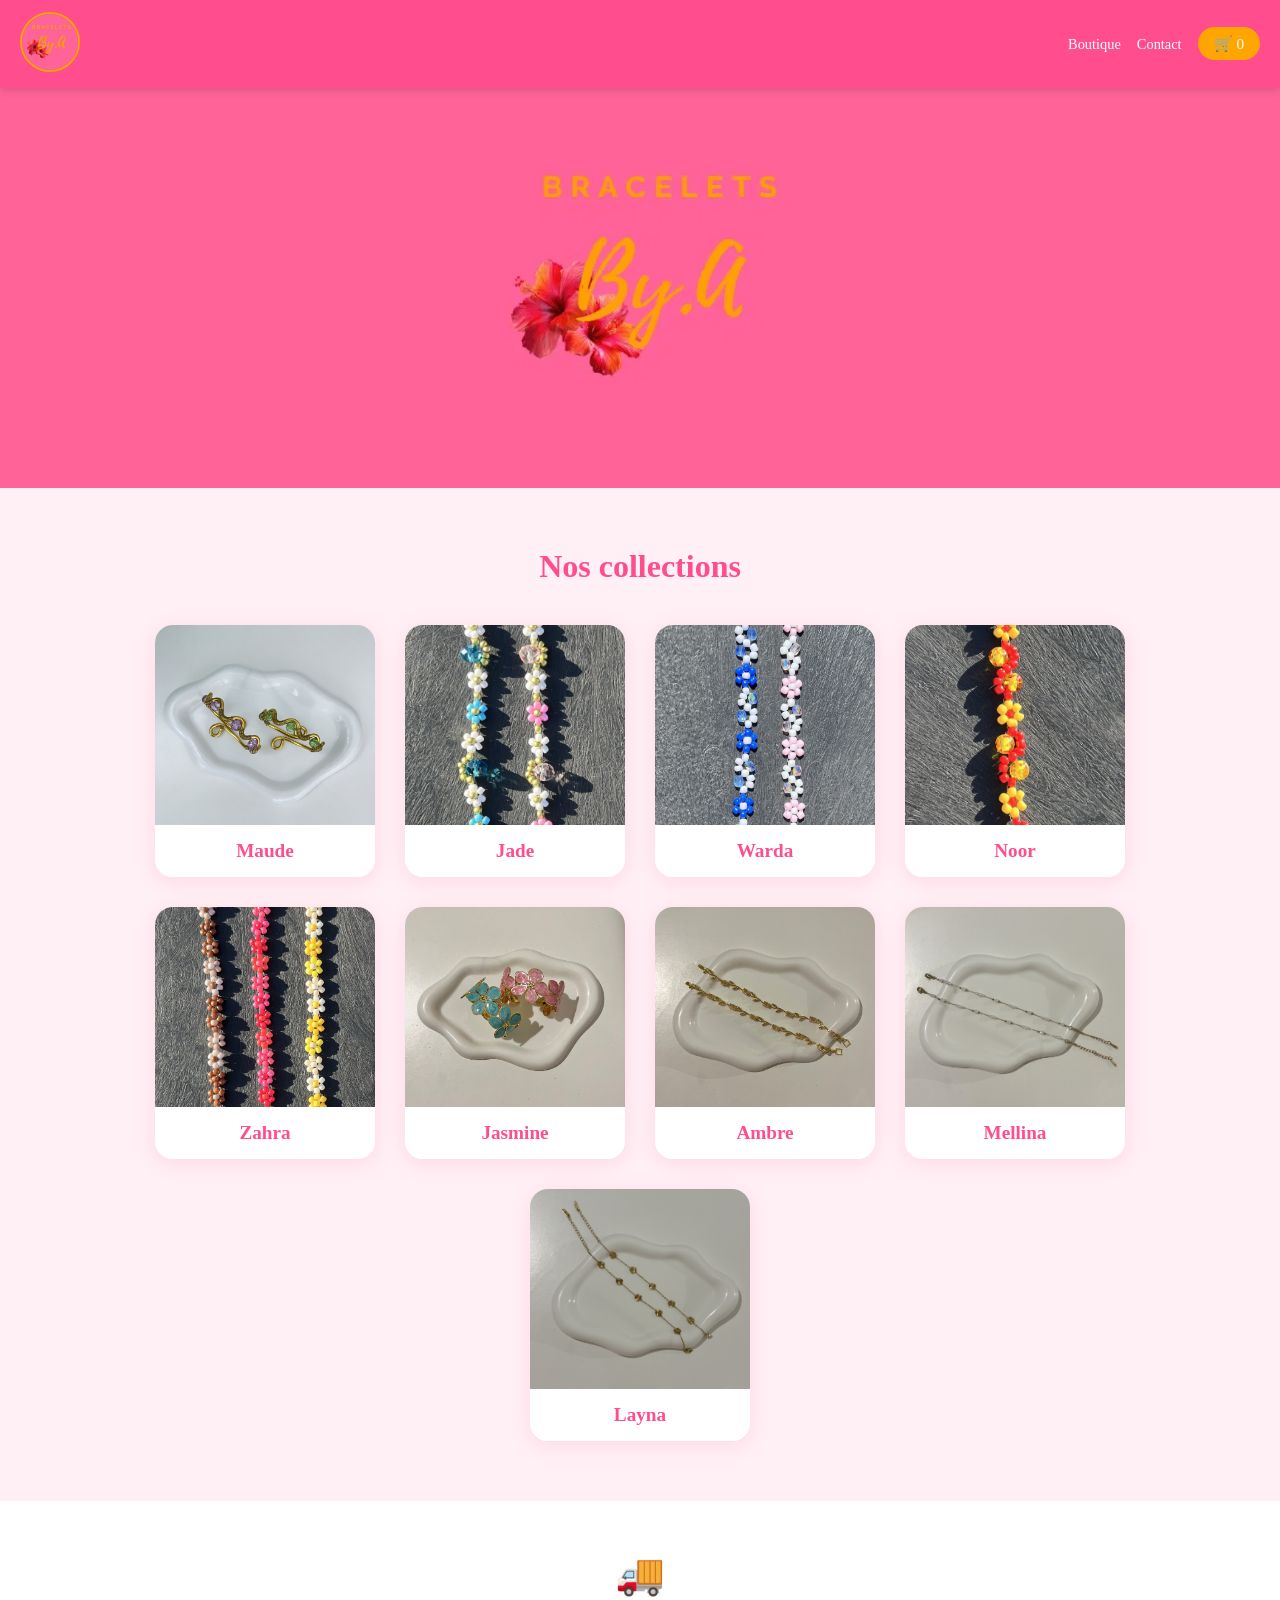
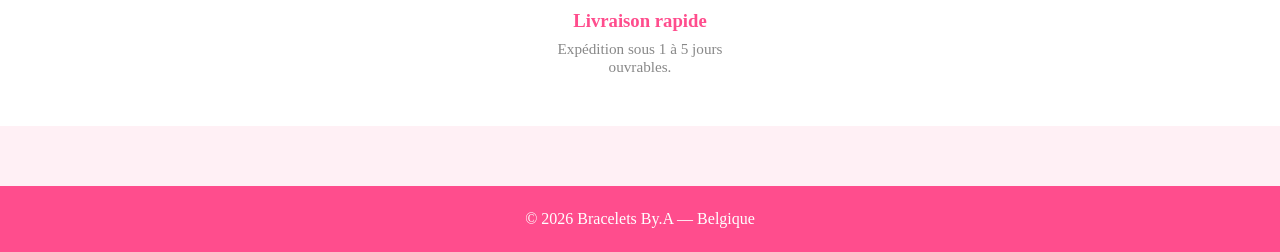
==== index.html @ 353b5672 "fait" ====
<!DOCTYPE html>
<html lang="fr">
<head>
  <meta charset="UTF-8" />
  <meta name="viewport" content="width=device-width, initial-scale=1.0"/>
  <title>Bracelets By.A</title>
  <link rel="stylesheet" href="style.css" />
  <link rel="icon" type="image/png" href="flavicon.ico">
</head>
<body>

  <header>
    <a href="index.html" class="logo">
      <img src="images/logo.png" alt="Bracelets By.A" />
    </a>
    <nav>
      <a href="boutique.html">Boutique</a>
      <a href="contact.html">Contact</a>
      <a href="panier.html" class="icone-panier">
        🛒 <span id="compteur-panier">0</span>
      </a>
    </nav>
  </header>

  <section class="hero">
    <img src="images/banniere.png" alt="Bracelets By.A" class="banniere" />
  </section>

  <section class="categories-accueil">
    <h2>Nos collections</h2>
    <div class="categories-grille">

      <a href="boutique.html#maude" class="categorie-carte">
        <img src="images/categorie-maude.jpeg" alt="Maude" />
        <div class="categorie-nom">Maude</div>
      </a>

      <a href="boutique.html#jade" class="categorie-carte">
        <img src="images/categorie-jade.jpeg" alt="Jade" />
        <div class="categorie-nom">Jade</div>
      </a>

      <a href="boutique.html#warda" class="categorie-carte">
        <img src="images/categorie-warda.jpeg" alt="Warda" />
        <div class="categorie-nom">Warda</div>
      </a>

      <a href="boutique.html#noor" class="categorie-carte">
        <img src="images/categorie-noor.jpeg" alt="Noor" />
        <div class="categorie-nom">Noor</div>
      </a>

      <a href="boutique.html#zahra" class="categorie-carte">
        <img src="images/categorie-zahra.jpeg" alt="Zahra" />
        <div class="categorie-nom">Zahra</div>
     </a>

      <a href="boutique.html#jasmine" class="categorie-carte">
        <img src="images/categorie-jasmine.jpeg" alt="Jasmine" />
        <div class="categorie-nom">Jasmine</div>
      </a> 

      <a href="boutique.html#Ambre" class="categorie-carte">
        <img src="images/categorie-ambre.jpeg" alt="Ambre" />
        <div class="categorie-nom">Ambre</div>
      </a> 

      <a href="boutique.html#Mellina" class="categorie-carte">
        <img src="images/categorie-mellina.jpeg" alt="Mellina" />
        <div class="categorie-nom">Mellina</div>
      </a> 

      <a href="boutique.html#layna" class="categorie-carte">
        <img src="images/categorie-layna.jpeg" alt="Layna" />
        <div class="categorie-nom">Layna</div>
      </a> 

    </div>
  </section>

  <section class="avantages">
    <div class="avantage">
      <span>🚚</span>
      <h3>Livraison rapide</h3>
      <p>Expédition sous 1 à 5 jours ouvrables.</p>
    </div>
  </section>

  <footer>
    <p>© 2026 Bracelets By.A — Belgique</p>
  </footer>

  <script src="panier.js"></script>

</body>
</html>
---- style.css ----
* {
  margin: 0;
  padding: 0;
  box-sizing: border-box;
  font-family: 'Georgia', serif;
}

body {
  background-color: #fff0f5;
  color: #333;
}

/* ── HEADER ── */
header {
  background-color: #ff4d8d;
  padding: 12px 20px;
  display: flex;
  justify-content: space-between;
  align-items: center;
  gap: 20px;
  position: sticky;
  top: 0;
  z-index: 100;
  box-shadow: 0 2px 8px rgba(0,0,0,0.15);
}

.logo img {
  height: 60px;
  width: 60px;
  object-fit: cover;
  border-radius: 50%;
  border: 2px solid #ffa500;
}

nav a {
  margin-left: 12px;
  text-decoration: none;
  color: white;
  font-size: 0.9rem;
}
nav a:hover { text-decoration: underline; }

.icone-panier {
  background-color: #ffa500;
  color: white !important;
  padding: 8px 16px;
  border-radius: 20px;
  font-size: 0.95rem;
}

/* ── HERO ── */
.hero {
  width: 100%;
}

.banniere {
  width: 100%;
  max-height: 400px;
  object-fit: cover;
  display: block;
}

/* ── BOUTON ── */
.bouton-centre {
  text-align: center;
  padding: 40px 20px;
  background-color: #fff0f5;
}

.bouton {
  background-color: #ff4d8d;
  color: white;
  padding: 16px 36px;
  border-radius: 30px;
  text-decoration: none;
  font-size: 1.1rem;
  display: inline-block;
  transition: background 0.3s;
}
.bouton:hover { background-color: #ffa500; }

/* ── AVANTAGES ── */
.avantages {
  display: flex;
  justify-content: center;
  gap: 40px;
  padding: 50px 40px;
  flex-wrap: wrap;
  background: white;
}

.avantage {
  text-align: center;
  max-width: 220px;
}
.avantage span { font-size: 2.5rem; }
.avantage h3 { color: #ff4d8d; margin: 12px 0 8px; }
.avantage p { color: #888; font-size: 0.95rem; }

/* ── BOUTIQUE ── */
.boutique {
  padding: 60px 40px;
  text-align: center;
}
.boutique h2 {
  font-size: 2.2rem;
  color: #ff4d8d;
  margin-bottom: 40px;
}

.produits {
  display: flex;
  flex-wrap: wrap;
  gap: 30px;
  justify-content: center;
}

.carte {
  background: white;
  border-radius: 18px;
  padding: 20px;
  width: 260px;
  box-shadow: 0 4px 20px rgba(255,77,141,0.15);
  transition: transform 0.25s;
  text-align: left;
  text-decoration: none;
  color: inherit;
  display: block;
  box-sizing: border-box;
}
.carte:hover { transform: translateY(-6px); }
.carte:visited { color: inherit; }

.carte img {
  width: 100%;
  height: 210px;
  object-fit: cover;
  border-radius: 12px;
  margin-bottom: 15px;
}
.carte h3 { color: #ff4d8d; margin-bottom: 8px; }
.carte p { color: #888; font-size: 0.9rem; margin-bottom: 8px; }
.prix {
  font-size: 1.25rem;
  font-weight: bold;
  color: #ffa500;
  margin-bottom: 15px !important;
}

/* ── CATEGORIES ── */
.categorie {
  font-size: 1.8rem;
  color: #ff4d8d;
  margin: 50px auto 20px;
  text-align: center;
  border-bottom: 2px solid #ffa500;
  padding-bottom: 10px;
  width: fit-content;
}

/* ── PANIER PAGE ── */
.panier-page {
  max-width: 700px;
  margin: 60px auto;
  padding: 0 20px;
}
.panier-page h2 {
  font-size: 2rem;
  color: #ff4d8d;
  margin-bottom: 30px;
}

.ligne-panier {
  display: flex;
  align-items: center;
  justify-content: space-between;
  background: white;
  padding: 16px 20px;
  border-radius: 12px;
  margin-bottom: 12px;
  box-shadow: 0 2px 10px rgba(255,77,141,0.1);
}
.nom-produit { flex: 1; font-size: 1rem; color: #333; }
.qte { margin: 0 20px; color: #888; }
.sous-total { font-weight: bold; color: #ffa500; margin-right: 20px; }

.supprimer {
  background: none;
  border: none;
  color: #aaa;
  font-size: 1.1rem;
  cursor: pointer;
}
.supprimer:hover { color: #e05c5c; }

#resume-panier {
  text-align: right;
  margin-top: 30px;
}
#resume-panier p {
  font-size: 1.3rem;
  margin-bottom: 20px;
  color: #333;
}

#bouton-payer {
  background-color: #ff4d8d;
  color: white;
  border: none;
  padding: 16px 40px;
  border-radius: 30px;
  font-size: 1.1rem;
  cursor: pointer;
  transition: background 0.3s;
}
#bouton-payer:hover { background-color: #ffa500; }
#bouton-payer:disabled { background-color: #ccc; cursor: not-allowed; }

/* ── CONTACT ── */
.contact {
  max-width: 600px;
  margin: 80px auto;
  text-align: center;
  padding: 0 20px;
}
.contact h2 { font-size: 2rem; color: #ff4d8d; margin-bottom: 20px; }
.contact p { margin-bottom: 12px; font-size: 1.05rem; }
.contact a { color: #ffa500; }

/* ── FOOTER ── */
footer {
  text-align: center;
  padding: 24px;
  background-color: #ff4d8d;
  color: white;
  margin-top: 60px;
}

/* ── PAGE PRODUIT ── */
.page-produit {
  display: flex;
  flex-direction: row;
  gap: 60px;
  max-width: 900px;
  margin: 60px auto;
  padding: 0 20px;
  align-items: flex-start;
}

.produit-image {
  flex-shrink: 0;
}

.produit-image img {
  width: 280px;
  height: 280px;
  object-fit: cover;
  border-radius: 20px;
  box-shadow: 0 4px 20px rgba(255,77,141,0.2);
}

.produit-info {
  display: flex;
  flex-direction: column;
  gap: 20px;
}

.produit-info h2 {
  font-size: 2rem;
  color: #ff4d8d;
}

.produit-prix {
  font-size: 1.8rem;
  font-weight: bold;
  color: #ffa500;
}

.stock {
  font-size: 1rem;
  font-weight: bold;
}

.produit-info button {
  padding: 14px 30px;
  background-color: #ff4d8d;
  color: white;
  border: none;
  border-radius: 25px;
  font-size: 1.1rem;
  cursor: pointer;
  transition: background 0.3s;
  width: fit-content;
}
.produit-info button:hover { background-color: #ffa500; }

.retour {
  color: #ff4d8d;
  text-decoration: none;
  font-size: 0.95rem;
}
.retour:hover { text-decoration: underline; }

/* ── RESPONSIVE MOBILE ── */
@media (max-width: 600px) {
  header { padding: 12px 20px; }
  .avantages { flex-direction: column; align-items: center; }
  .boutique { padding: 40px 15px; }
  .banniere { max-height: 200px; }
  .produits {
    gap: 15px;
  }
  .carte {
    width: calc(50% - 8px);
    padding: 12px;
  }
  .carte img {
    height: 150px;
  }
  .page-produit {
    flex-direction: column;
  }
  .produit-image img {
    width: 100%;
    height: 300px;
  }
}
/* ── CATEGORIES ACCUEIL ── */
.categories-accueil {
  padding: 60px 40px;
  text-align: center;
  background-color: #fff0f5;
}

.categories-accueil h2 {
  font-size: 2rem;
  color: #ff4d8d;
  margin-bottom: 40px;
}

.categories-grille {
  display: flex;
  flex-wrap: wrap;
  gap: 30px;
  justify-content: center;
}

.categorie-carte {
  text-decoration: none;
  width: 220px;
  border-radius: 18px;
  overflow: hidden;
  box-shadow: 0 4px 20px rgba(255,77,141,0.15);
  transition: transform 0.25s;
  background: white;
}

.categorie-carte:hover { transform: translateY(-6px); }

.categorie-carte img {
  width: 100%;
  height: 200px;
  object-fit: cover;
  display: block;
}

.categorie-nom {
  padding: 15px;
  font-size: 1.2rem;
  color: #ff4d8d;
  font-weight: bold;
  background: white;
}

@media (max-width: 600px) {
  .categories-accueil { padding: 40px 20px; }
  .categorie-carte { width: 150px; }
  .categorie-carte img { height: 150px; }
}
.carte .prix {
  color: #ffa500 !important;
}
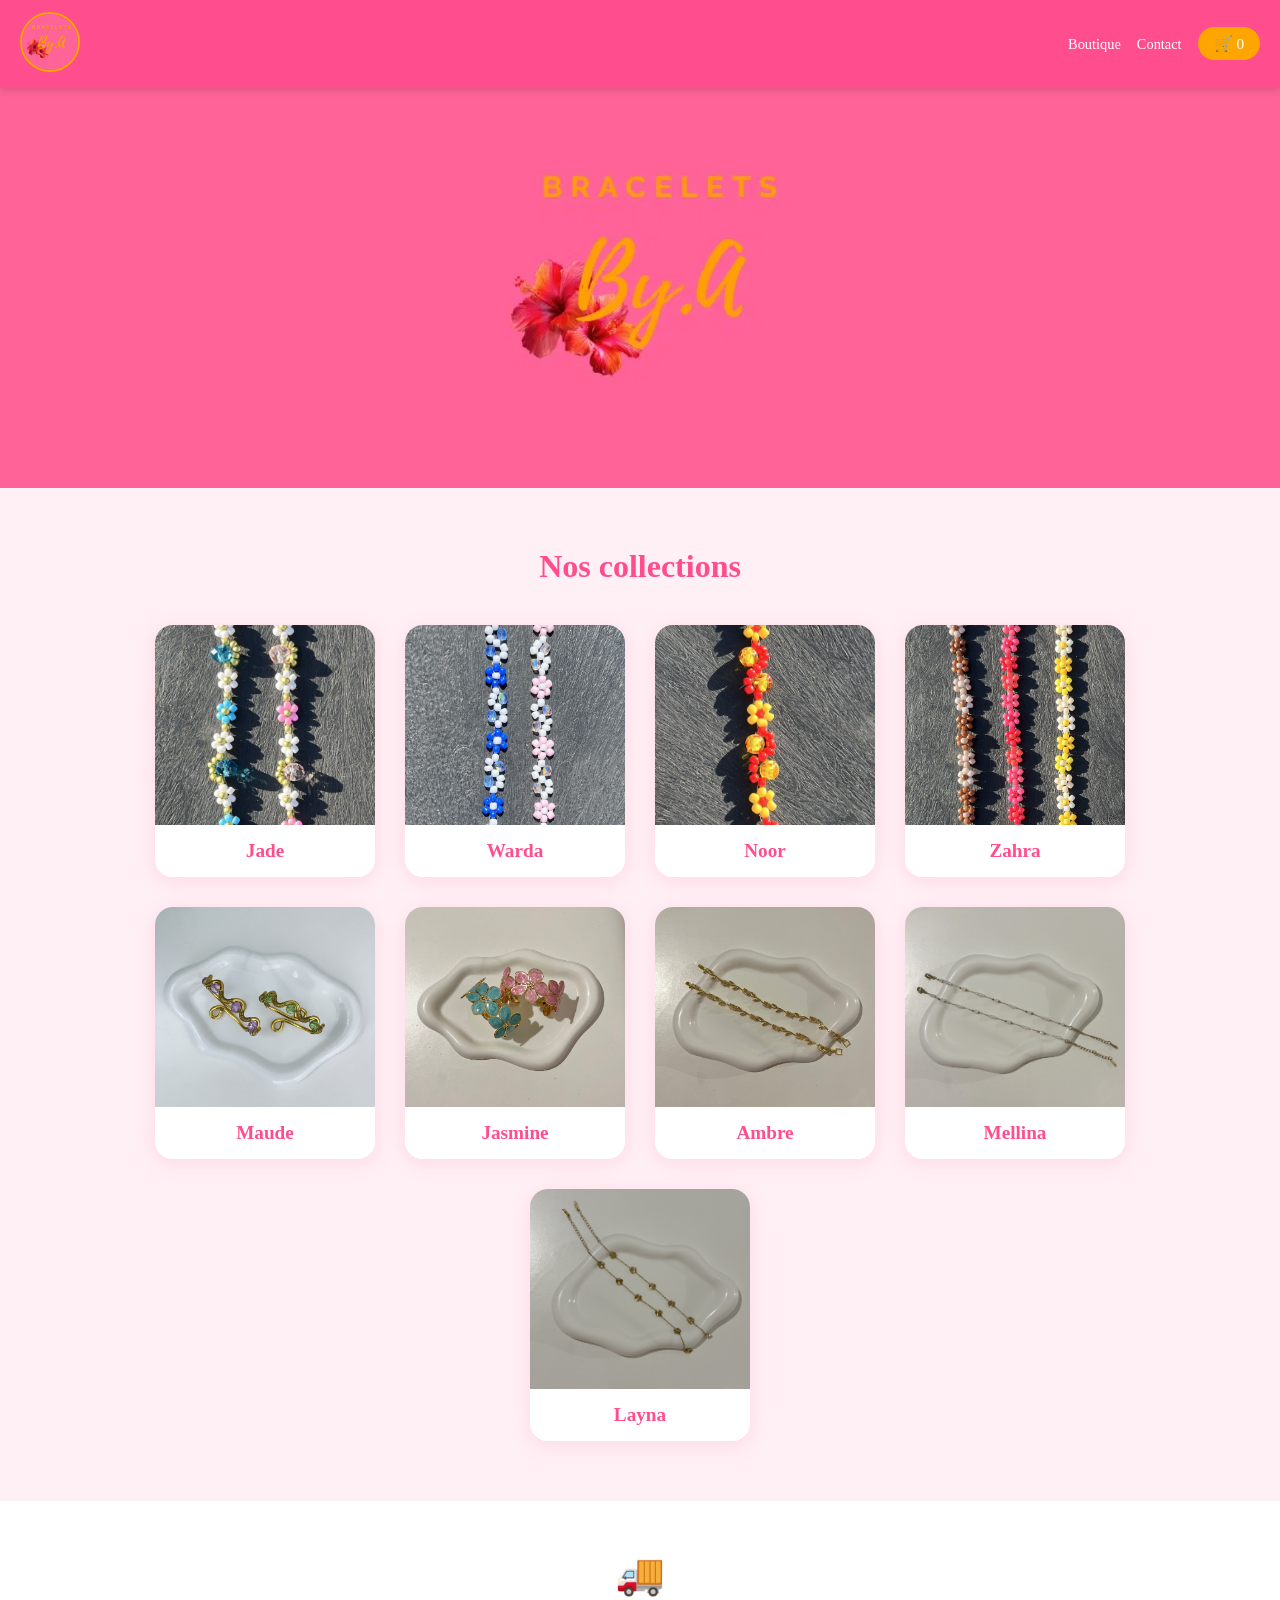
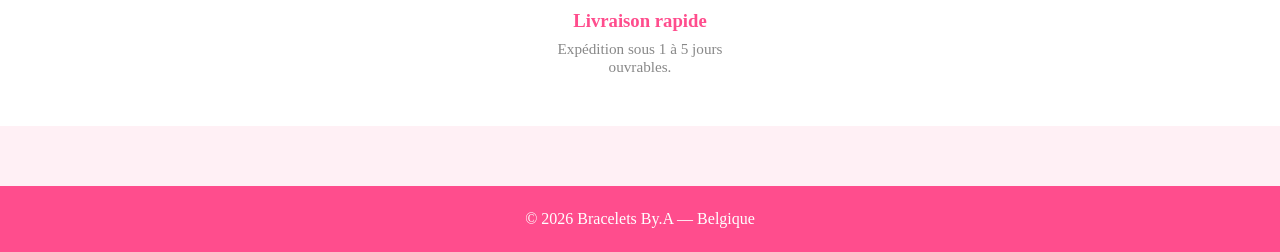
==== commit 883c4c3c: "maude" ====
--- a/index.html
+++ b/index.html
@@ -30,11 +30,6 @@
     <h2>Nos collections</h2>
     <div class="categories-grille">
 
-      <a href="boutique.html#maude" class="categorie-carte">
-        <img src="images/categorie-maude.jpeg" alt="Maude" />
-        <div class="categorie-nom">Maude</div>
-      </a>
-
       <a href="boutique.html#jade" class="categorie-carte">
         <img src="images/categorie-jade.jpeg" alt="Jade" />
         <div class="categorie-nom">Jade</div>
@@ -54,6 +49,11 @@
         <img src="images/categorie-zahra.jpeg" alt="Zahra" />
         <div class="categorie-nom">Zahra</div>
      </a>
+
+      <a href="boutique.html#maude" class="categorie-carte">
+        <img src="images/categorie-maude.jpeg" alt="Maude" />
+        <div class="categorie-nom">Maude</div>
+      </a>
 
       <a href="boutique.html#jasmine" class="categorie-carte">
         <img src="images/categorie-jasmine.jpeg" alt="Jasmine" />
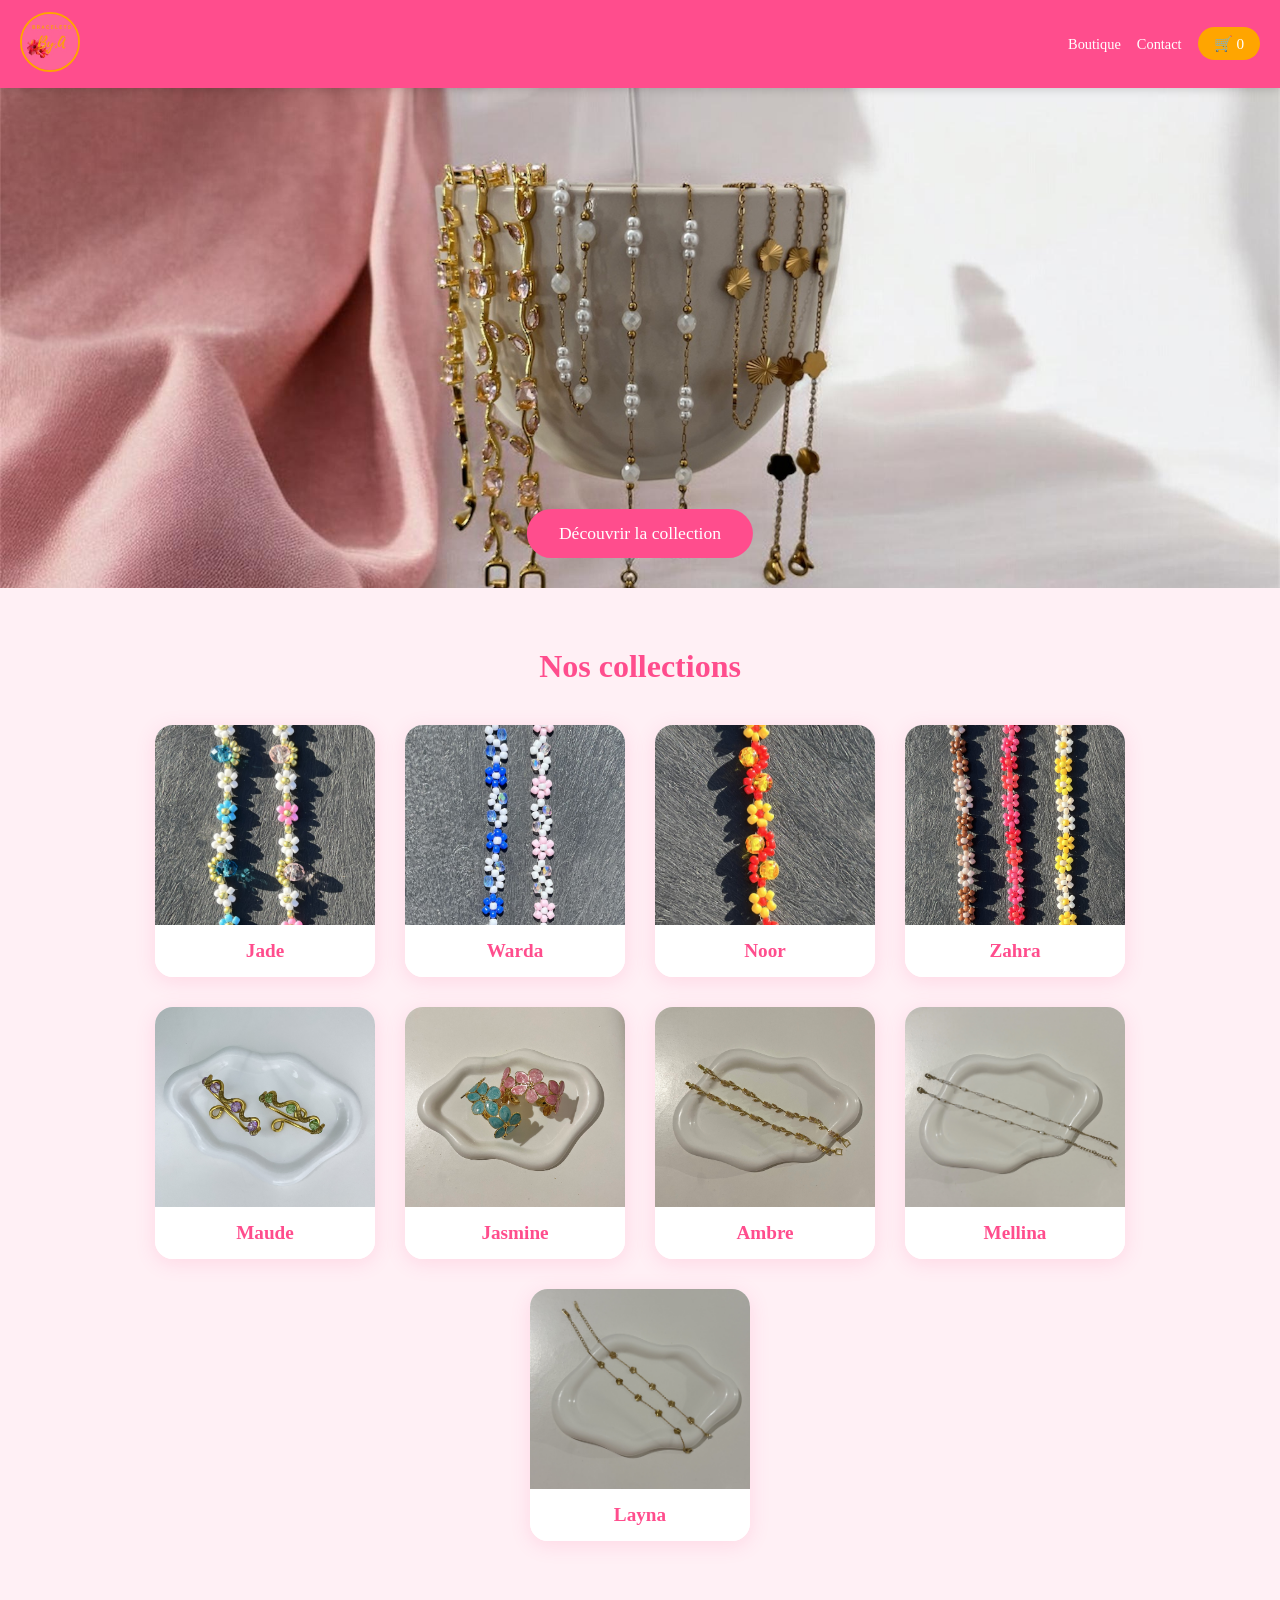
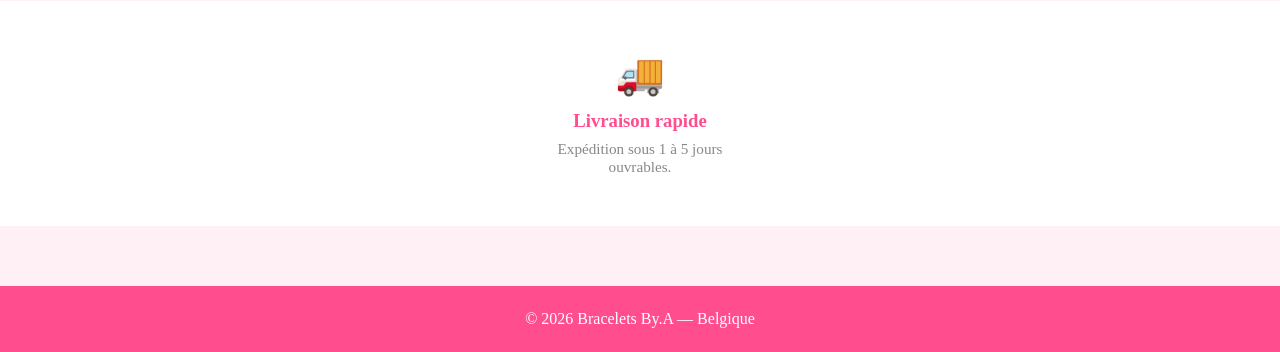
==== commit 382878cc: "photo tasse" ====
--- a/index.html
+++ b/index.html
@@ -23,7 +23,8 @@
   </header>
 
   <section class="hero">
-    <img src="images/banniere.png" alt="Bracelets By.A" class="banniere" />
+    <img src="images/tasse.jpeg" alt="Bracelets By.A" class="banniere" />
+    <a href="boutique.html" class="bouton-hero">Découvrir la collection</a>
   </section>
 
   <section class="categories-accueil">
@@ -60,12 +61,12 @@
         <div class="categorie-nom">Jasmine</div>
       </a> 
 
-      <a href="boutique.html#Ambre" class="categorie-carte">
+      <a href="boutique.html#ambre" class="categorie-carte">
         <img src="images/categorie-ambre.jpeg" alt="Ambre" />
         <div class="categorie-nom">Ambre</div>
       </a> 
 
-      <a href="boutique.html#Mellina" class="categorie-carte">
+      <a href="boutique.html#mellina" class="categorie-carte">
         <img src="images/categorie-mellina.jpeg" alt="Mellina" />
         <div class="categorie-nom">Mellina</div>
       </a> 
--- a/style.css
+++ b/style.css
@@ -51,14 +51,33 @@
 /* ── HERO ── */
 .hero {
   width: 100%;
+  position: relative;
 }
 
 .banniere {
   width: 100%;
-  max-height: 400px;
+  max-height: 500px;
   object-fit: cover;
   display: block;
 }
+
+.bouton-hero {
+  position: absolute;
+  bottom: 30px;
+  left: 50%;
+  transform: translateX(-50%);
+  background-color: #ff4d8d;
+  color: white;
+  padding: 14px 32px;
+  border-radius: 30px;
+  text-decoration: none;
+  font-size: 1.1rem;
+  font-family: 'Georgia', serif;
+  transition: background 0.3s;
+  white-space: nowrap;
+}
+
+.bouton-hero:hover { background-color: #ffa500; }
 
 /* ── BOUTON ── */
 .bouton-centre {
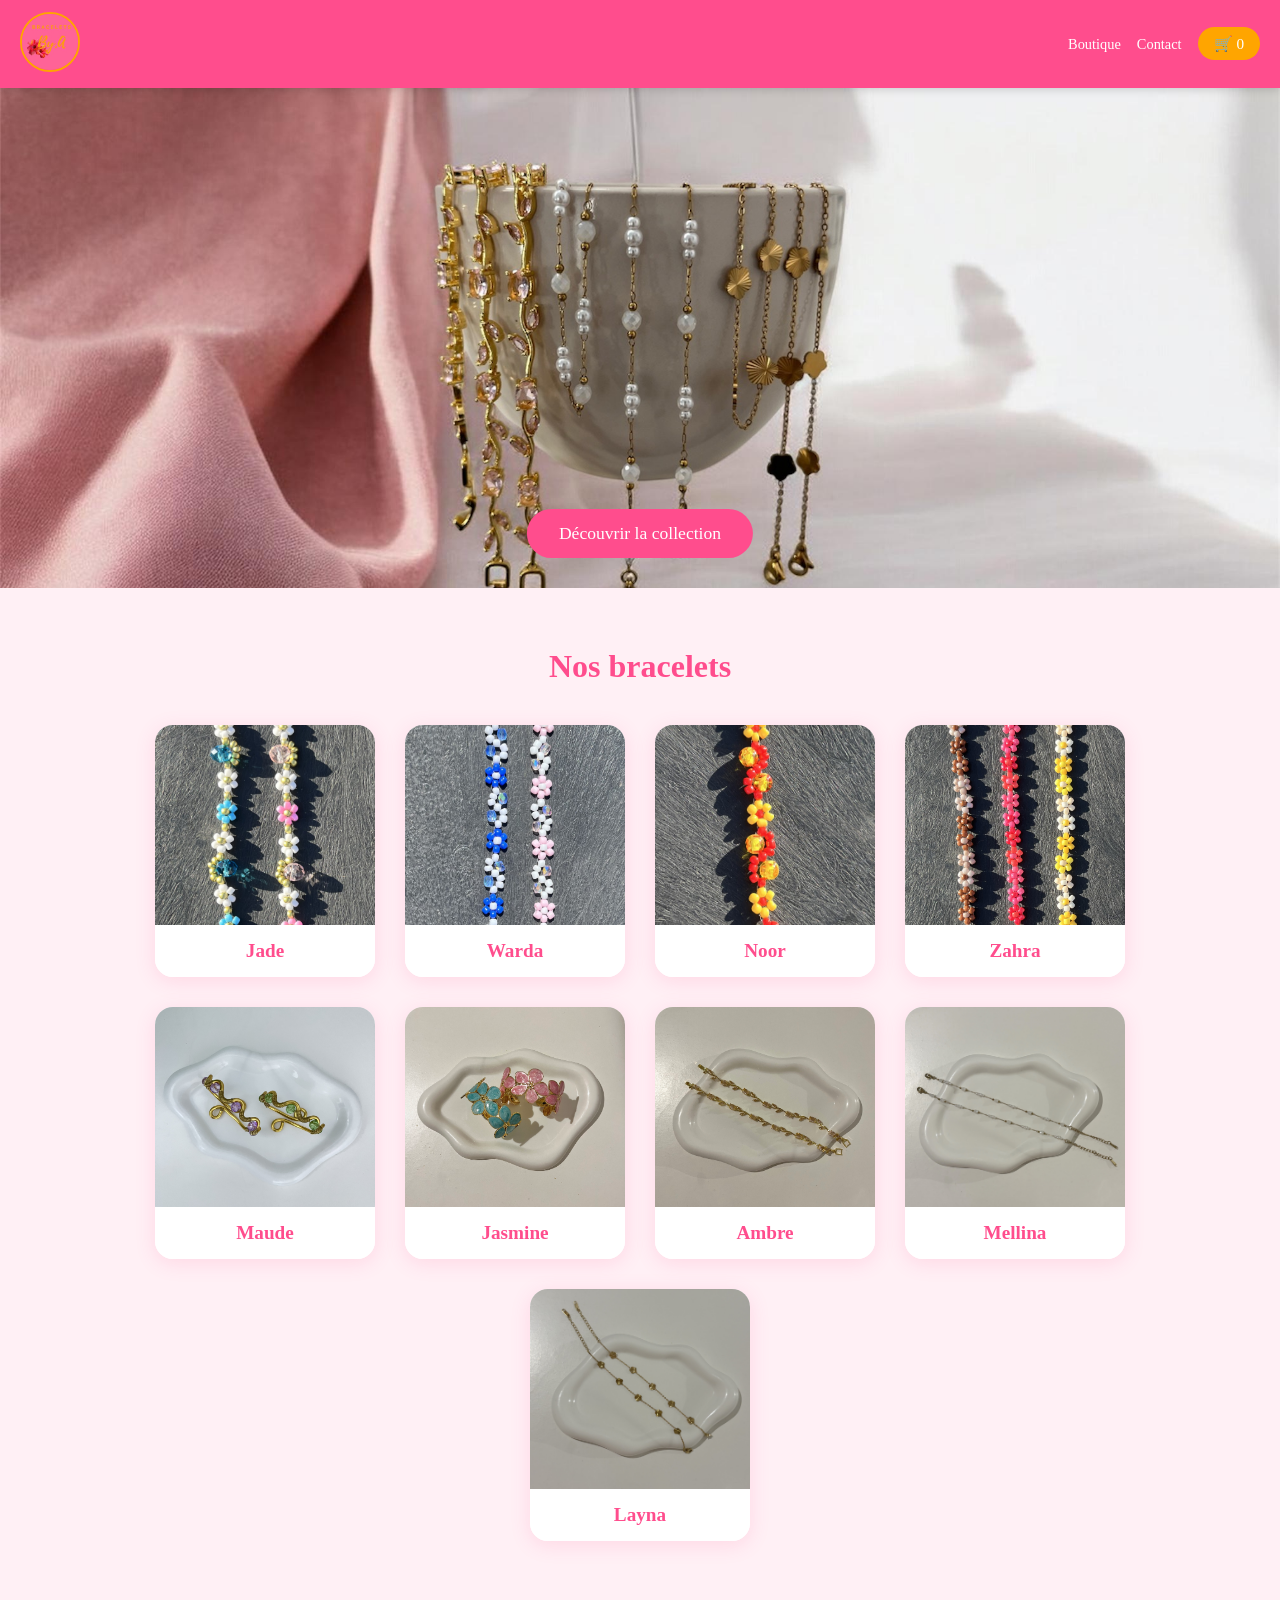
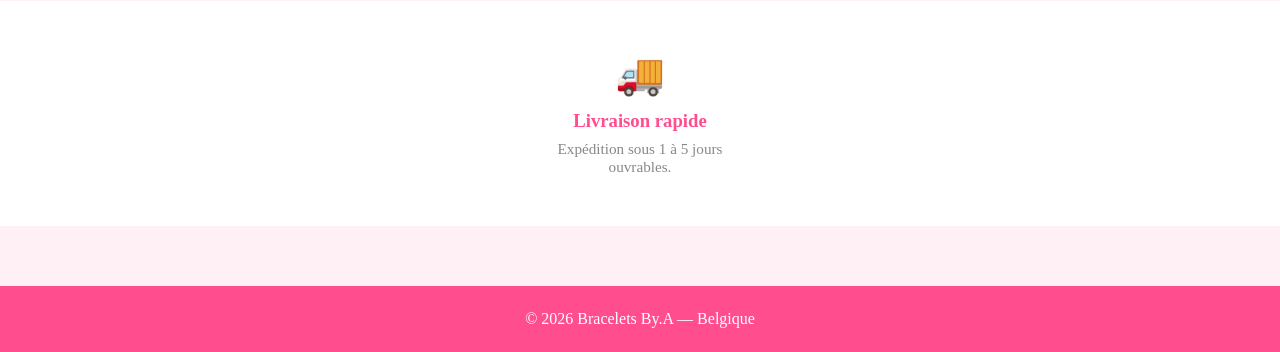
==== commit c99d5a38: "Update index.html" ====
--- a/index.html
+++ b/index.html
@@ -28,7 +28,7 @@
   </section>
 
   <section class="categories-accueil">
-    <h2>Nos collections</h2>
+    <h2>Nos bracelets</h2>
     <div class="categories-grille">
 
       <a href="boutique.html#jade" class="categorie-carte">
--- a/style.css
+++ b/style.css
@@ -343,6 +343,20 @@
     width: 100%;
     height: 300px;
   }
+  .banniere {
+    max-height: 350px;
+    object-fit: cover;
+  }
+
+  .bouton-hero {
+    background-color: #ff4d8d !important;
+    color: white !important;
+    text-decoration: none !important;
+  }
+
+  .bouton-hero:visited {
+    color: white !important;
+  }
 }
 /* ── CATEGORIES ACCUEIL ── */
 .categories-accueil {
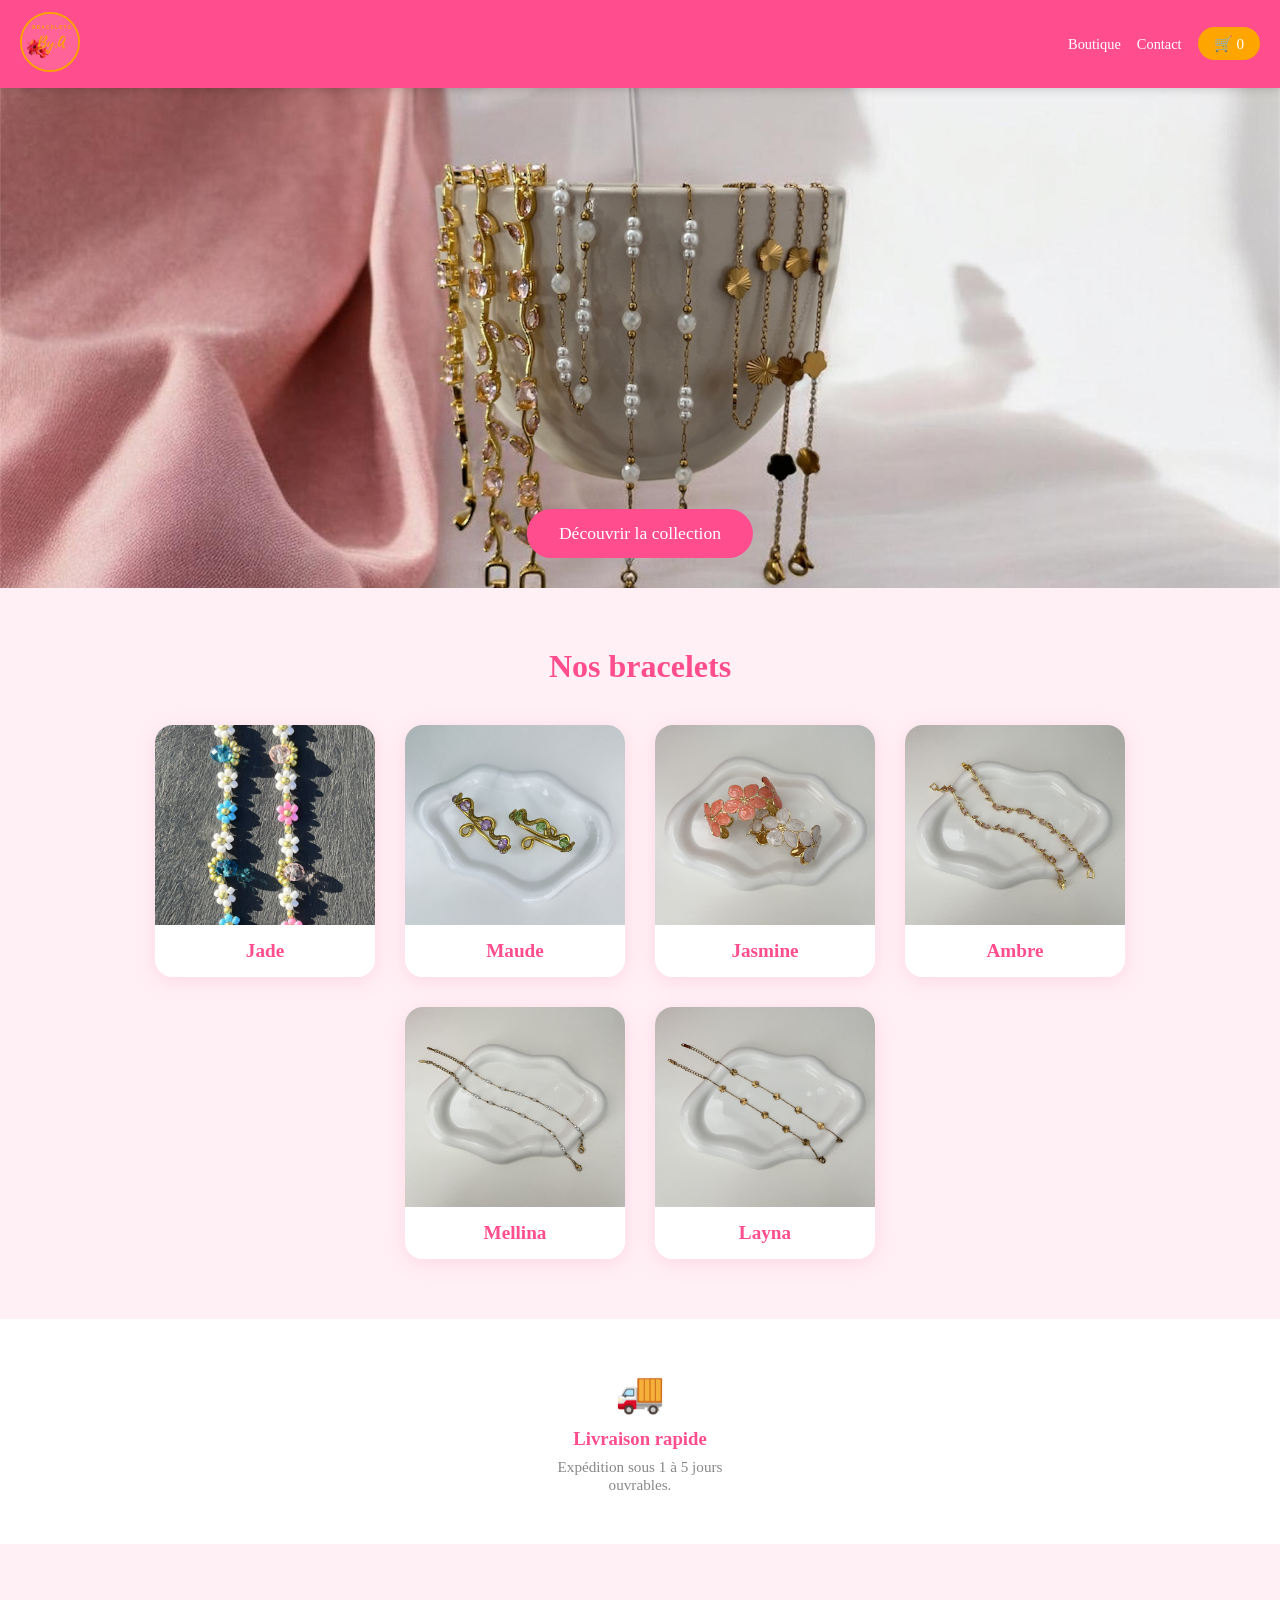
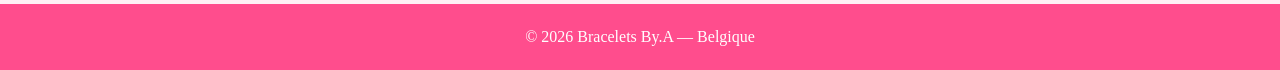
==== commit 1873d095: "Update index.html" ====
--- a/index.html
+++ b/index.html
@@ -35,21 +35,6 @@
         <img src="images/categorie-jade.jpeg" alt="Jade" />
         <div class="categorie-nom">Jade</div>
       </a>
-
-      <a href="boutique.html#warda" class="categorie-carte">
-        <img src="images/categorie-warda.jpeg" alt="Warda" />
-        <div class="categorie-nom">Warda</div>
-      </a>
-
-      <a href="boutique.html#noor" class="categorie-carte">
-        <img src="images/categorie-noor.jpeg" alt="Noor" />
-        <div class="categorie-nom">Noor</div>
-      </a>
-
-      <a href="boutique.html#zahra" class="categorie-carte">
-        <img src="images/categorie-zahra.jpeg" alt="Zahra" />
-        <div class="categorie-nom">Zahra</div>
-     </a>
 
       <a href="boutique.html#maude" class="categorie-carte">
         <img src="images/categorie-maude.jpeg" alt="Maude" />
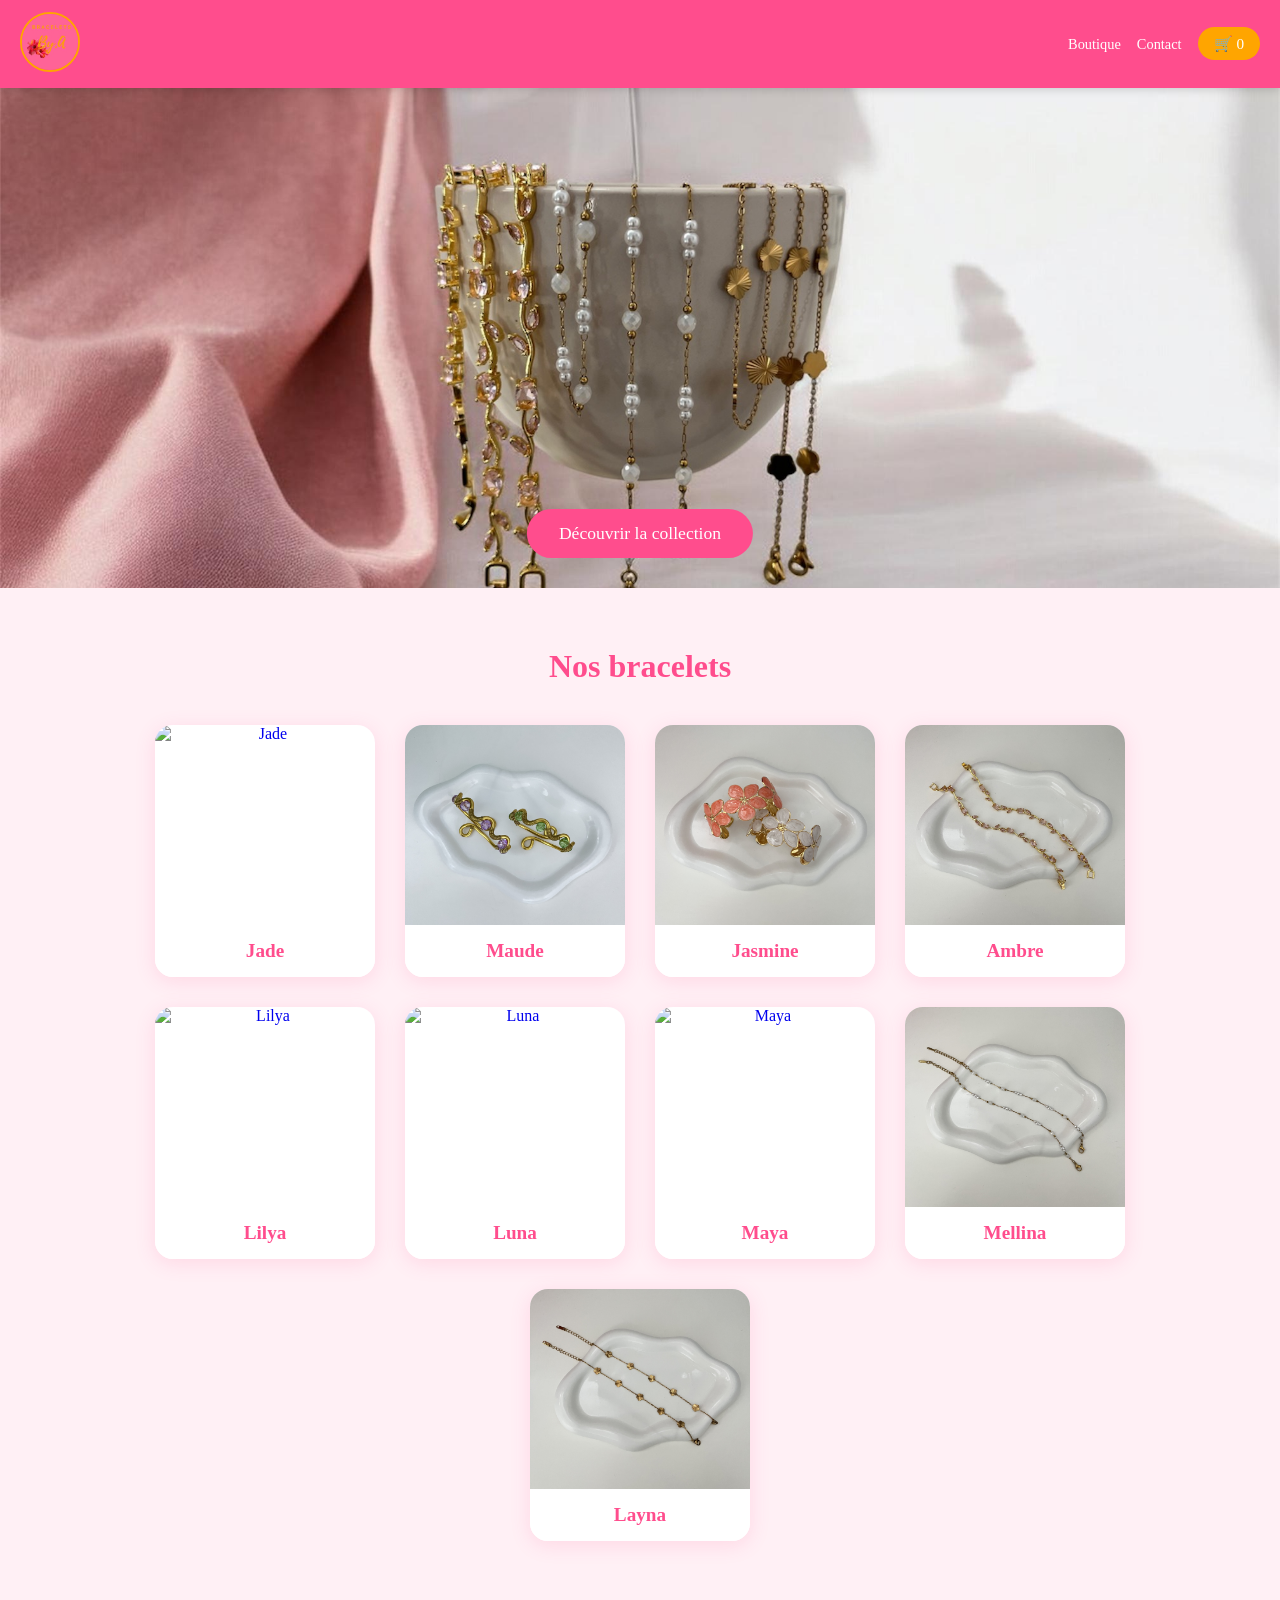
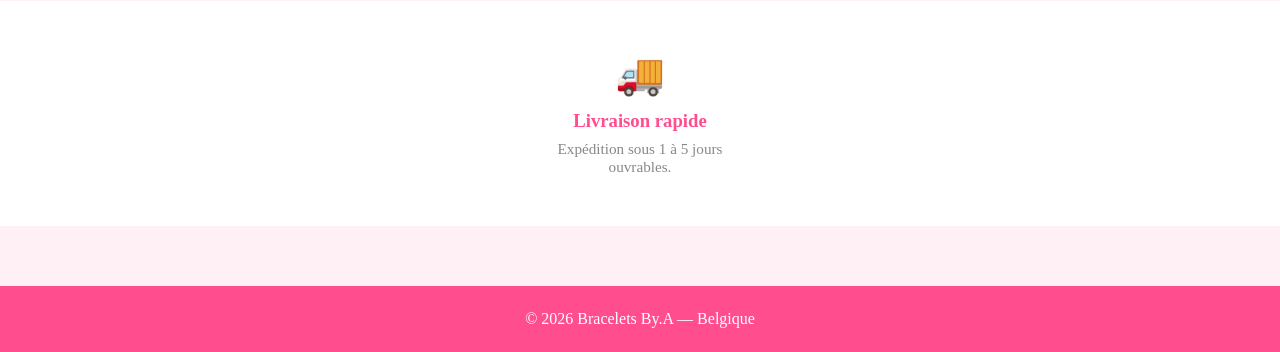
==== commit fd6e947a: "Update index.html" ====
--- a/index.html
+++ b/index.html
@@ -51,6 +51,21 @@
         <div class="categorie-nom">Ambre</div>
       </a> 
 
+      <a href="boutique.html#lilya" class="categorie-carte">
+        <img src="images/categorie-lilya.jpeg" alt="Lilya" />
+        <div class="categorie-nom">Lilya</div>
+      </a> 
+
+      <a href="boutique.html#luna" class="categorie-carte">
+        <img src="images/categorie-luna.jpeg" alt="Luna" />
+        <div class="categorie-nom">Luna</div>
+      </a> 
+
+      <a href="boutique.html#maya" class="categorie-carte">
+        <img src="images/categorie-maya.jpeg" alt="Maya" />
+        <div class="categorie-nom">Maya</div>
+      </a> 
+
       <a href="boutique.html#mellina" class="categorie-carte">
         <img src="images/categorie-mellina.jpeg" alt="Mellina" />
         <div class="categorie-nom">Mellina</div>
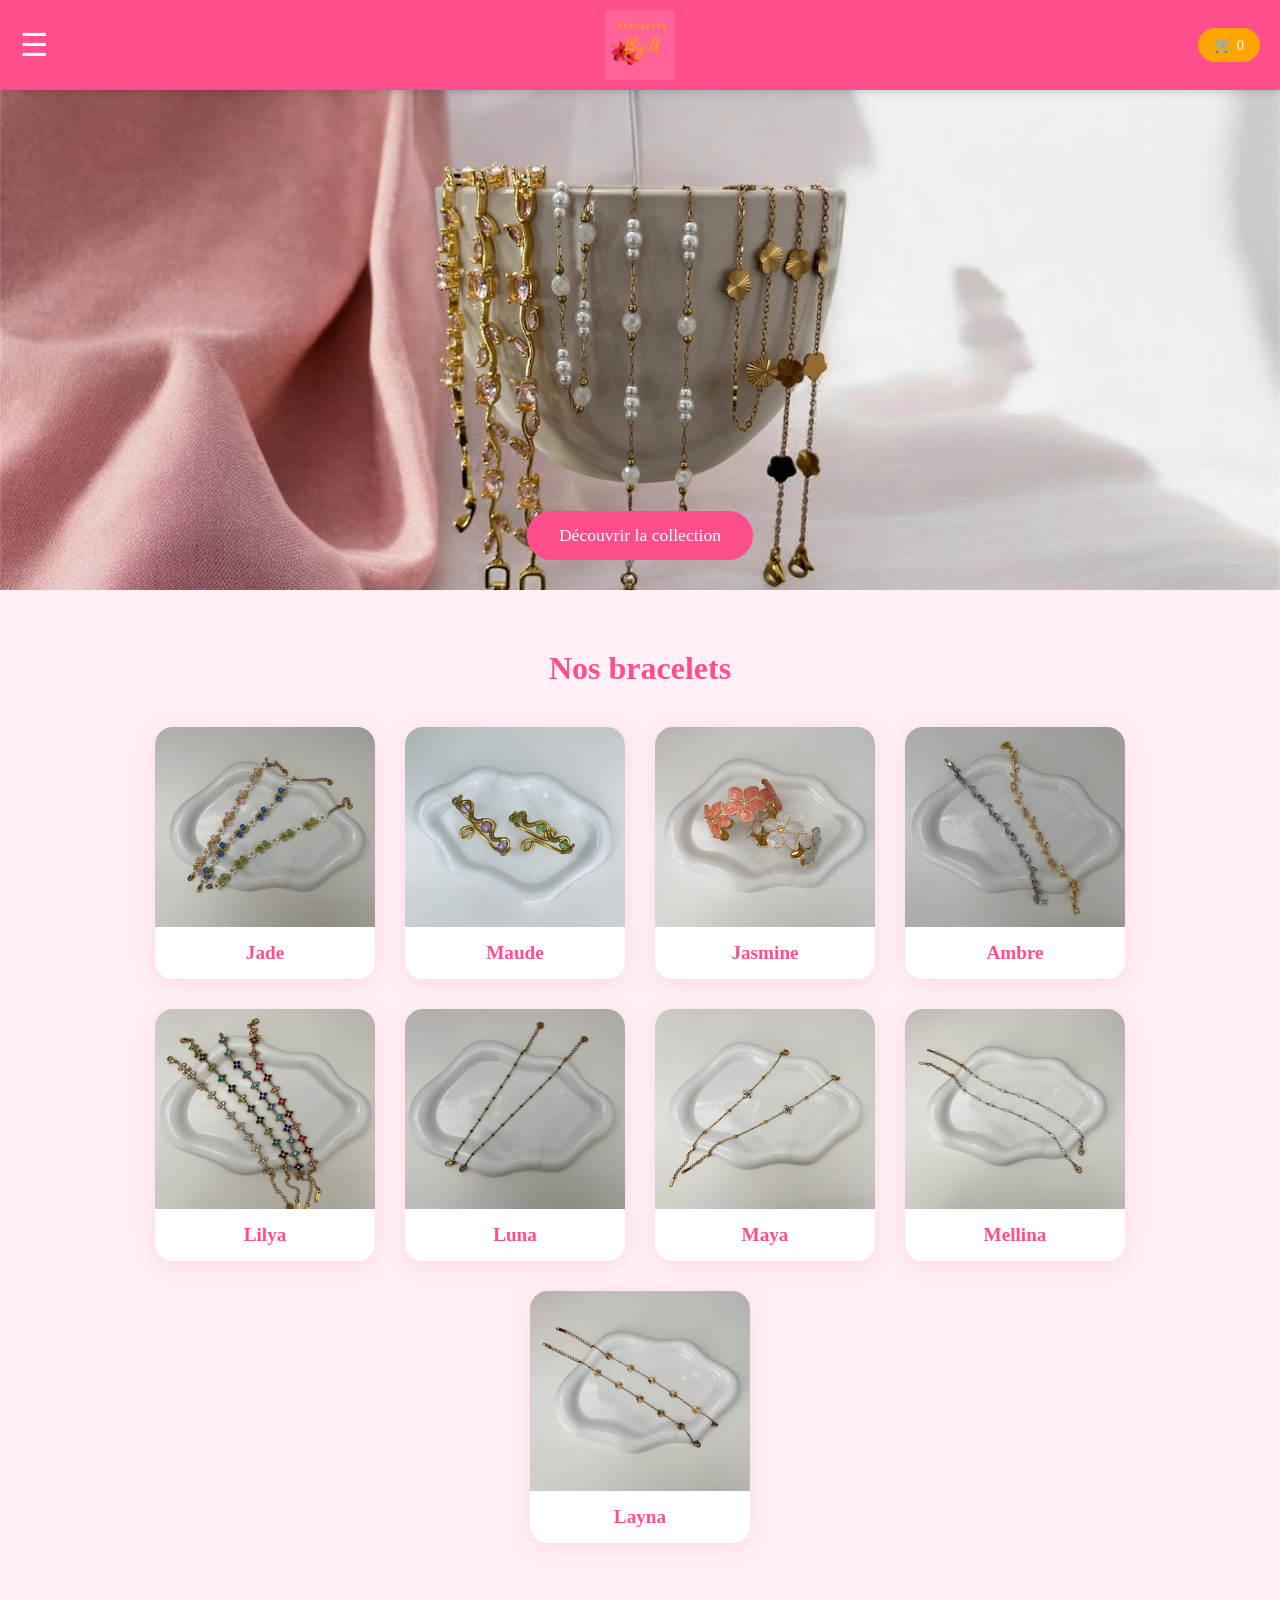
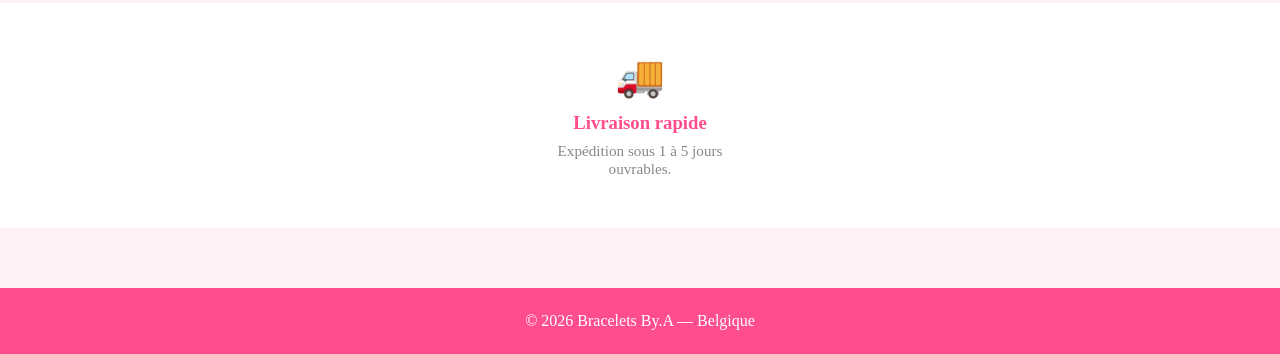
==== commit 0dd2400e: "tete" ====
--- a/index.html
+++ b/index.html
@@ -9,17 +9,22 @@
 </head>
 <body>
 
-  <header>
+    <header>
+    <div class="header-gauche">
+      <button class="burger" onclick="basculerMenu()" aria-label="Menu">☰</button>
+      <nav id="menu-liens">
+        <a href="boutique.html">Boutique</a>
+        <a href="contact.html">Contact</a>
+      </nav>
+    </div>
+
     <a href="index.html" class="logo">
       <img src="images/logo.png" alt="Bracelets By.A" />
     </a>
-    <nav>
-      <a href="boutique.html">Boutique</a>
-      <a href="contact.html">Contact</a>
-      <a href="panier.html" class="icone-panier">
-        🛒 <span id="compteur-panier">0</span>
-      </a>
-    </nav>
+
+    <a href="panier.html" class="icone-panier">
+      🛒 <span id="compteur-panier">0</span>
+    </a>
   </header>
 
   <section class="hero">
--- a/style.css
+++ b/style.css
@@ -10,43 +10,81 @@
   color: #333;
 }
 
-/* ── HEADER ── */
+/* ── HEADER : ☰ à gauche, logo au centre, panier à droite ── */
 header {
   background-color: #ff4d8d;
-  padding: 12px 20px;
-  display: flex;
-  justify-content: space-between;
+  padding: 10px 20px;
+  display: grid;
+  grid-template-columns: 1fr auto 1fr;
   align-items: center;
-  gap: 20px;
+  gap: 10px;
   position: sticky;
   top: 0;
   z-index: 100;
   box-shadow: 0 2px 8px rgba(0,0,0,0.15);
 }
 
+.header-gauche {
+  display: flex;
+  align-items: center;
+  justify-self: start;
+}
+
 .logo img {
-  height: 60px;
-  width: 60px;
-  object-fit: cover;
-  border-radius: 50%;
-  border: 2px solid #ffa500;
-}
-
-nav a {
-  margin-left: 12px;
-  text-decoration: none;
-  color: white;
-  font-size: 0.9rem;
-}
-nav a:hover { text-decoration: underline; }
+  height: 70px;
+  width: auto;
+  object-fit: contain;
+  display: block;
+}
 
 .icone-panier {
+  justify-self: end;
   background-color: #ffa500;
   color: white !important;
+  text-decoration: none;
   padding: 8px 16px;
   border-radius: 20px;
   font-size: 0.95rem;
 }
+
+/* Bouton ☰ */
+.burger {
+  display: block;
+  background: none;
+  border: none;
+  color: white;
+  font-size: 2rem;
+  line-height: 1;
+  cursor: pointer;
+  padding: 0;
+}
+
+/* Menu déroulant (fermé par défaut) */
+#menu-liens {
+  display: none;
+  position: absolute;
+  top: 100%;
+  left: 0;
+  right: 0;
+  flex-direction: column;
+  align-items: stretch;
+  background-color: #ff4d8d;
+  padding: 5px 20px 10px;
+  box-shadow: 0 4px 8px rgba(0,0,0,0.15);
+}
+
+#menu-liens.ouvert {
+  display: flex;
+}
+
+#menu-liens a {
+  padding: 14px 0;
+  border-top: 1px solid rgba(255,255,255,0.3);
+  color: white;
+  text-decoration: none;
+  font-size: 1.1rem;
+}
+#menu-liens a:hover { text-decoration: underline; }
 
 /* ── HERO ── */
 .hero {
@@ -146,6 +184,7 @@
   color: inherit;
   display: block;
   box-sizing: border-box;
+  position: relative;
 }
 .carte:hover { transform: translateY(-6px); }
 .carte:visited { color: inherit; }
@@ -165,6 +204,23 @@
   color: #ffa500;
   margin-bottom: 15px !important;
 }
+.carte .prix {
+  color: #ffa500 !important;
+}
+
+/* ── BADGE ÉPUISÉ ── */
+.badge-epuise {
+  position: absolute;
+  top: 10px;
+  left: 10px;
+  background-color: #e05c5c;
+  color: white;
+  font-size: 0.75rem;
+  font-weight: bold;
+  padding: 4px 10px;
+  border-radius: 6px;
+  z-index: 10;
+}
 
 /* ── CATEGORIES ── */
 .categorie {
@@ -235,6 +291,43 @@
 #bouton-payer:hover { background-color: #ffa500; }
 #bouton-payer:disabled { background-color: #ccc; cursor: not-allowed; }
 
+/* ── CHOIX DE LA ZONE DE LIVRAISON ── */
+.zone-livraison {
+  text-align: left;
+  margin-bottom: 25px;
+  background: white;
+  padding: 16px 20px;
+  border-radius: 12px;
+  box-shadow: 0 2px 10px rgba(255,77,141,0.1);
+}
+.zone-livraison label {
+  display: block;
+  font-weight: bold;
+  color: #ff4d8d;
+  margin-bottom: 10px;
+}
+.zone-livraison select {
+  width: 100%;
+  padding: 12px;
+  border: 2px solid #ffa500;
+  border-radius: 10px;
+  font-size: 1rem;
+  background: white;
+}
+.zone-livraison small {
+  display: block;
+  margin-top: 8px;
+  color: #888;
+}
+.message-merci {
+  background: #e8f9ee;
+  color: #1d7a3e;
+  padding: 16px 20px;
+  border-radius: 12px;
+  margin-bottom: 25px;
+  font-weight: bold;
+}
+
 /* ── CONTACT ── */
 .contact {
   max-width: 600px;
@@ -320,44 +413,6 @@
 }
 .retour:hover { text-decoration: underline; }
 
-/* ── RESPONSIVE MOBILE ── */
-@media (max-width: 600px) {
-  header { padding: 12px 20px; }
-  .avantages { flex-direction: column; align-items: center; }
-  .boutique { padding: 40px 15px; }
-  .banniere { max-height: 200px; }
-  .produits {
-    gap: 15px;
-  }
-  .carte {
-    width: calc(50% - 8px);
-    padding: 12px;
-  }
-  .carte img {
-    height: 150px;
-  }
-  .page-produit {
-    flex-direction: column;
-  }
-  .produit-image img {
-    width: 100%;
-    height: 300px;
-  }
-  .banniere {
-    max-height: 350px;
-    object-fit: cover;
-  }
-
-  .bouton-hero {
-    background-color: #ff4d8d !important;
-    color: white !important;
-    text-decoration: none !important;
-  }
-
-  .bouton-hero:visited {
-    color: white !important;
-  }
-}
 /* ── CATEGORIES ACCUEIL ── */
 .categories-accueil {
   padding: 60px 40px;
@@ -405,11 +460,42 @@
   background: white;
 }
 
+/* ── RESPONSIVE MOBILE ── */
 @media (max-width: 600px) {
+  header { padding: 8px 15px; }
+  .logo img { height: 55px; }
+  .avantages { flex-direction: column; align-items: center; }
+  .boutique { padding: 40px 15px; }
+  .produits {
+    gap: 15px;
+  }
+  .carte {
+    width: calc(50% - 8px);
+    padding: 12px;
+  }
+  .carte img {
+    height: 150px;
+  }
+  .page-produit {
+    flex-direction: column;
+  }
+  .produit-image img {
+    width: 100%;
+    height: 300px;
+  }
+  .banniere {
+    max-height: 350px;
+    object-fit: cover;
+  }
+  .bouton-hero {
+    background-color: #ff4d8d !important;
+    color: white !important;
+    text-decoration: none !important;
+  }
+  .bouton-hero:visited {
+    color: white !important;
+  }
   .categories-accueil { padding: 40px 20px; }
   .categorie-carte { width: 150px; }
   .categorie-carte img { height: 150px; }
-}
-.carte .prix {
-  color: #ffa500 !important;
 }
